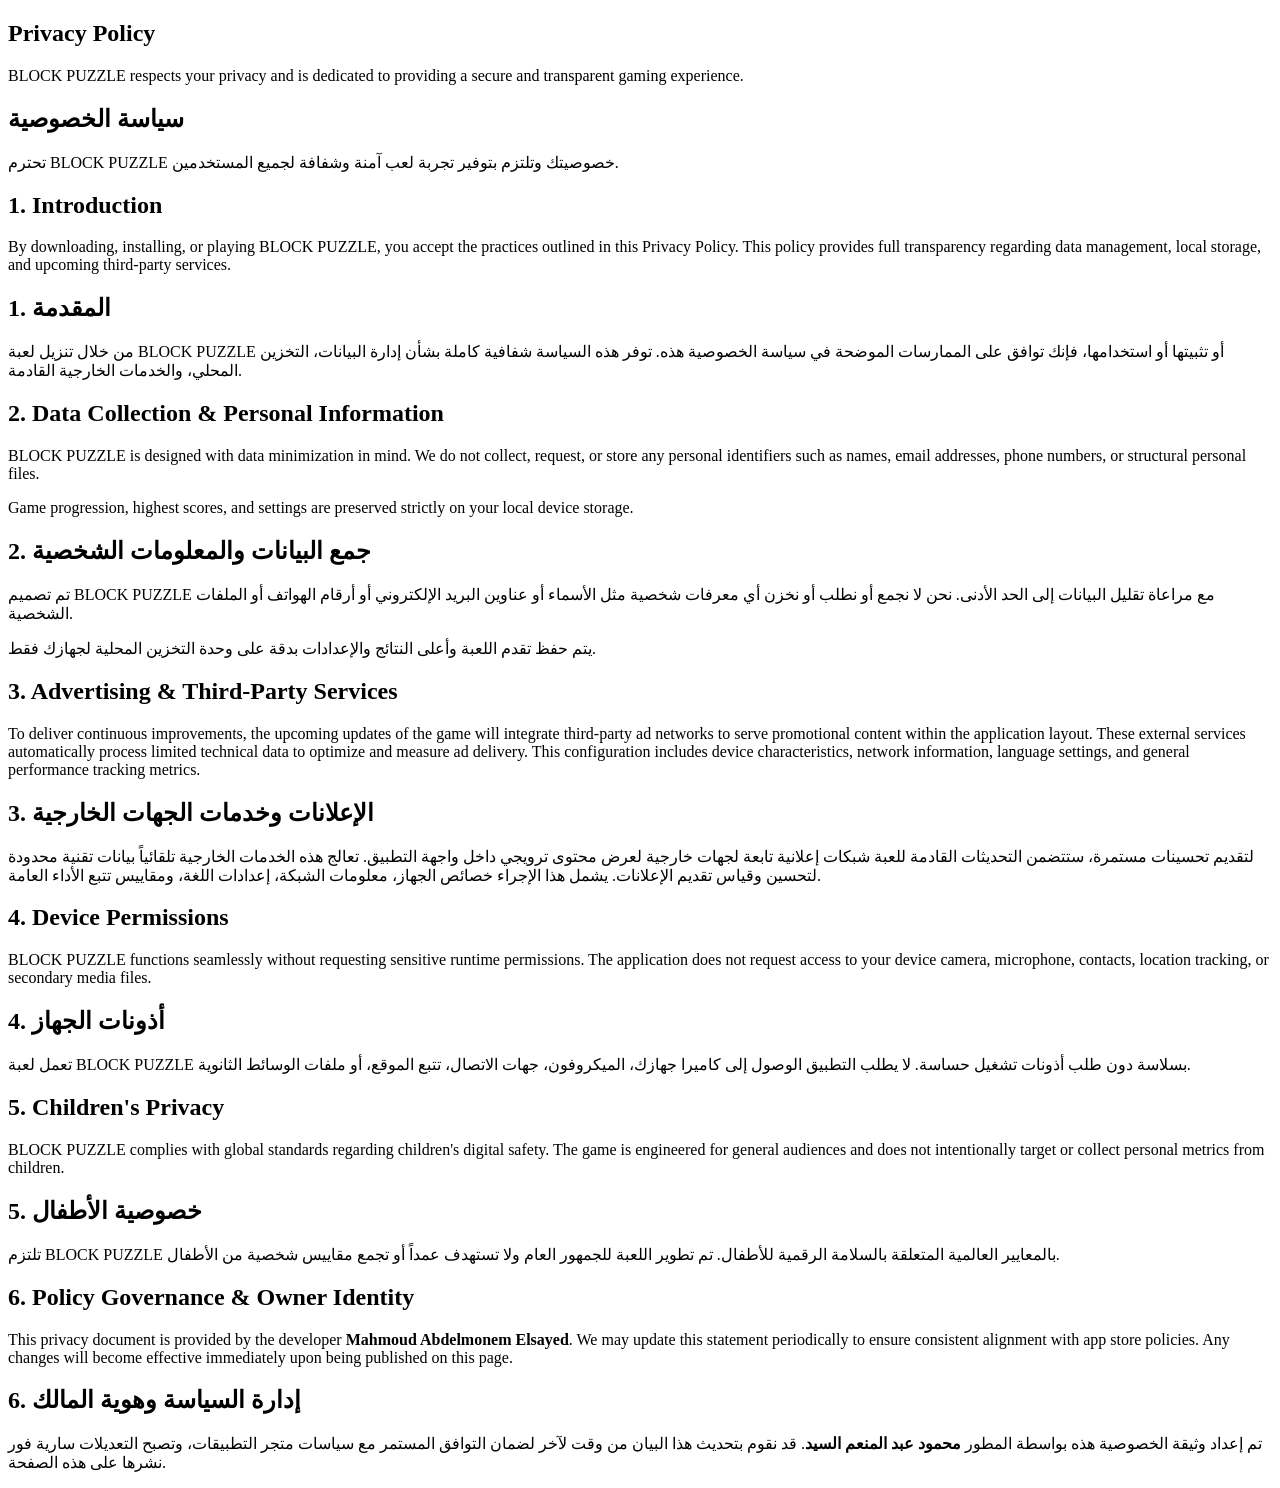
==== privacy-policy.html @ fb296ae9 "Add files via upload" ====
<!DOCTYPE html>
<html lang="en">
<head>
    <meta charset="UTF-8">
    <meta name="viewport" content="width=device-width, initial-scale=1.0">
    <title>Privacy Policy | BLOCK PUZZLE</title>
    <meta name="description" content="Official Privacy Policy for BLOCK PUZZLE. Learn how we protect your privacy and handle data.">
    <meta name="author" content="Mahmoud Abdelmonem Elsayed">
    <link rel="icon" type="image/png" href="assets/images/favicon.png">
    <link rel="stylesheet" href="assets/css/style.css">
</head>
<body>
    <header class="header"></header>
    
    <main class="main-content container">
        <section class="hero">
            <div class="lang-en">
                <h1>Privacy Policy</h1>
                <p>BLOCK PUZZLE respects your privacy and is dedicated to providing a secure and transparent gaming experience.</p>
            </div>
            <div class="lang-ar">
                <h1>سياسة الخصوصية</h1>
                <p>تحترم BLOCK PUZZLE خصوصيتك وتلتزم بتوفير تجربة لعب آمنة وشفافة لجميع المستخدمين.</p>
            </div>
        </section>

        <section>
            <div class="lang-en">
                <h2>1. Introduction</h2>
                <p>By downloading, installing, or playing BLOCK PUZZLE, you accept the practices outlined in this Privacy Policy. This policy provides full transparency regarding data management, local storage, and upcoming third-party services.</p>
            </div>
            <div class="lang-ar">
                <h2>1. المقدمة</h2>
                <p>من خلال تنزيل لعبة BLOCK PUZZLE أو تثبيتها أو استخدامها، فإنك توافق على الممارسات الموضحة في سياسة الخصوصية هذه. توفر هذه السياسة شفافية كاملة بشأن إدارة البيانات، التخزين المحلي، والخدمات الخارجية القادمة.</p>
            </div>
        </section>

        <section>
            <div class="lang-en">
                <h2>2. Data Collection & Personal Information</h2>
                <p>BLOCK PUZZLE is designed with data minimization in mind. We do not collect, request, or store any personal identifiers such as names, email addresses, phone numbers, or structural personal files.</p>
                <p>Game progression, highest scores, and settings are preserved strictly on your local device storage.</p>
            </div>
            <div class="lang-ar">
                <h2>2. جمع البيانات والمعلومات الشخصية</h2>
                <p>تم تصميم BLOCK PUZZLE مع مراعاة تقليل البيانات إلى الحد الأدنى. نحن لا نجمع أو نطلب أو نخزن أي معرفات شخصية مثل الأسماء أو عناوين البريد الإلكتروني أو أرقام الهواتف أو الملفات الشخصية.</p>
                <p>يتم حفظ تقدم اللعبة وأعلى النتائج والإعدادات بدقة على وحدة التخزين المحلية لجهازك فقط.</p>
            </div>
        </section>

        <section>
            <div class="lang-en">
                <h2>3. Advertising & Third-Party Services</h2>
                <p>To deliver continuous improvements, the upcoming updates of the game will integrate third-party ad networks to serve promotional content within the application layout. These external services automatically process limited technical data to optimize and measure ad delivery. This configuration includes device characteristics, network information, language settings, and general performance tracking metrics.</p>
            </div>
            <div class="lang-ar">
                <h2>3. الإعلانات وخدمات الجهات الخارجية</h2>
                <p>لتقديم تحسينات مستمرة، ستتضمن التحديثات القادمة للعبة شبكات إعلانية تابعة لجهات خارجية لعرض محتوى ترويجي داخل واجهة التطبيق. تعالج هذه الخدمات الخارجية تلقائياً بيانات تقنية محدودة لتحسين وقياس تقديم الإعلانات. يشمل هذا الإجراء خصائص الجهاز، معلومات الشبكة، إعدادات اللغة، ومقاييس تتبع الأداء العامة.</p>
            </div>
        </section>

        <section>
            <div class="lang-en">
                <h2>4. Device Permissions</h2>
                <p>BLOCK PUZZLE functions seamlessly without requesting sensitive runtime permissions. The application does not request access to your device camera, microphone, contacts, location tracking, or secondary media files.</p>
            </div>
            <div class="lang-ar">
                <h2>4. أذونات الجهاز</h2>
                <p>تعمل لعبة BLOCK PUZZLE بسلاسة دون طلب أذونات تشغيل حساسة. لا يطلب التطبيق الوصول إلى كاميرا جهازك، الميكروفون، جهات الاتصال، تتبع الموقع، أو ملفات الوسائط الثانوية.</p>
            </div>
        </section>

        <section>
            <div class="lang-en">
                <h2>5. Children's Privacy</h2>
                <p>BLOCK PUZZLE complies with global standards regarding children's digital safety. The game is engineered for general audiences and does not intentionally target or collect personal metrics from children.</p>
            </div>
            <div class="lang-ar">
                <h2>5. خصوصية الأطفال</h2>
                <p>تلتزم BLOCK PUZZLE بالمعايير العالمية المتعلقة بالسلامة الرقمية للأطفال. تم تطوير اللعبة للجمهور العام ولا تستهدف عمداً أو تجمع مقاييس شخصية من الأطفال.</p>
            </div>
        </section>

        <section>
            <div class="lang-en">
                <h2>6. Policy Governance & Owner Identity</h2>
                <p>This privacy document is provided by the developer <strong>Mahmoud Abdelmonem Elsayed</strong>. We may update this statement periodically to ensure consistent alignment with app store policies. Any changes will become effective immediately upon being published on this page.</p>
            </div>
            <div class="lang-ar">
                <h2>6. إدارة السياسة وهوية المالك</h2>
                <p>تم إعداد وثيقة الخصوصية هذه بواسطة المطور <strong>محمود عبد المنعم السيد</strong>. قد نقوم بتحديث هذا البيان من وقت لآخر لضمان التوافق المستمر مع سياسات متجر التطبيقات، وتصبح التعديلات سارية فور نشرها على هذه الصفحة.</p>
            </div>
        </section>
    </main>

    <footer class="footer"></footer>
    <script src="assets/js/core.js"></script>
</body>
</html>
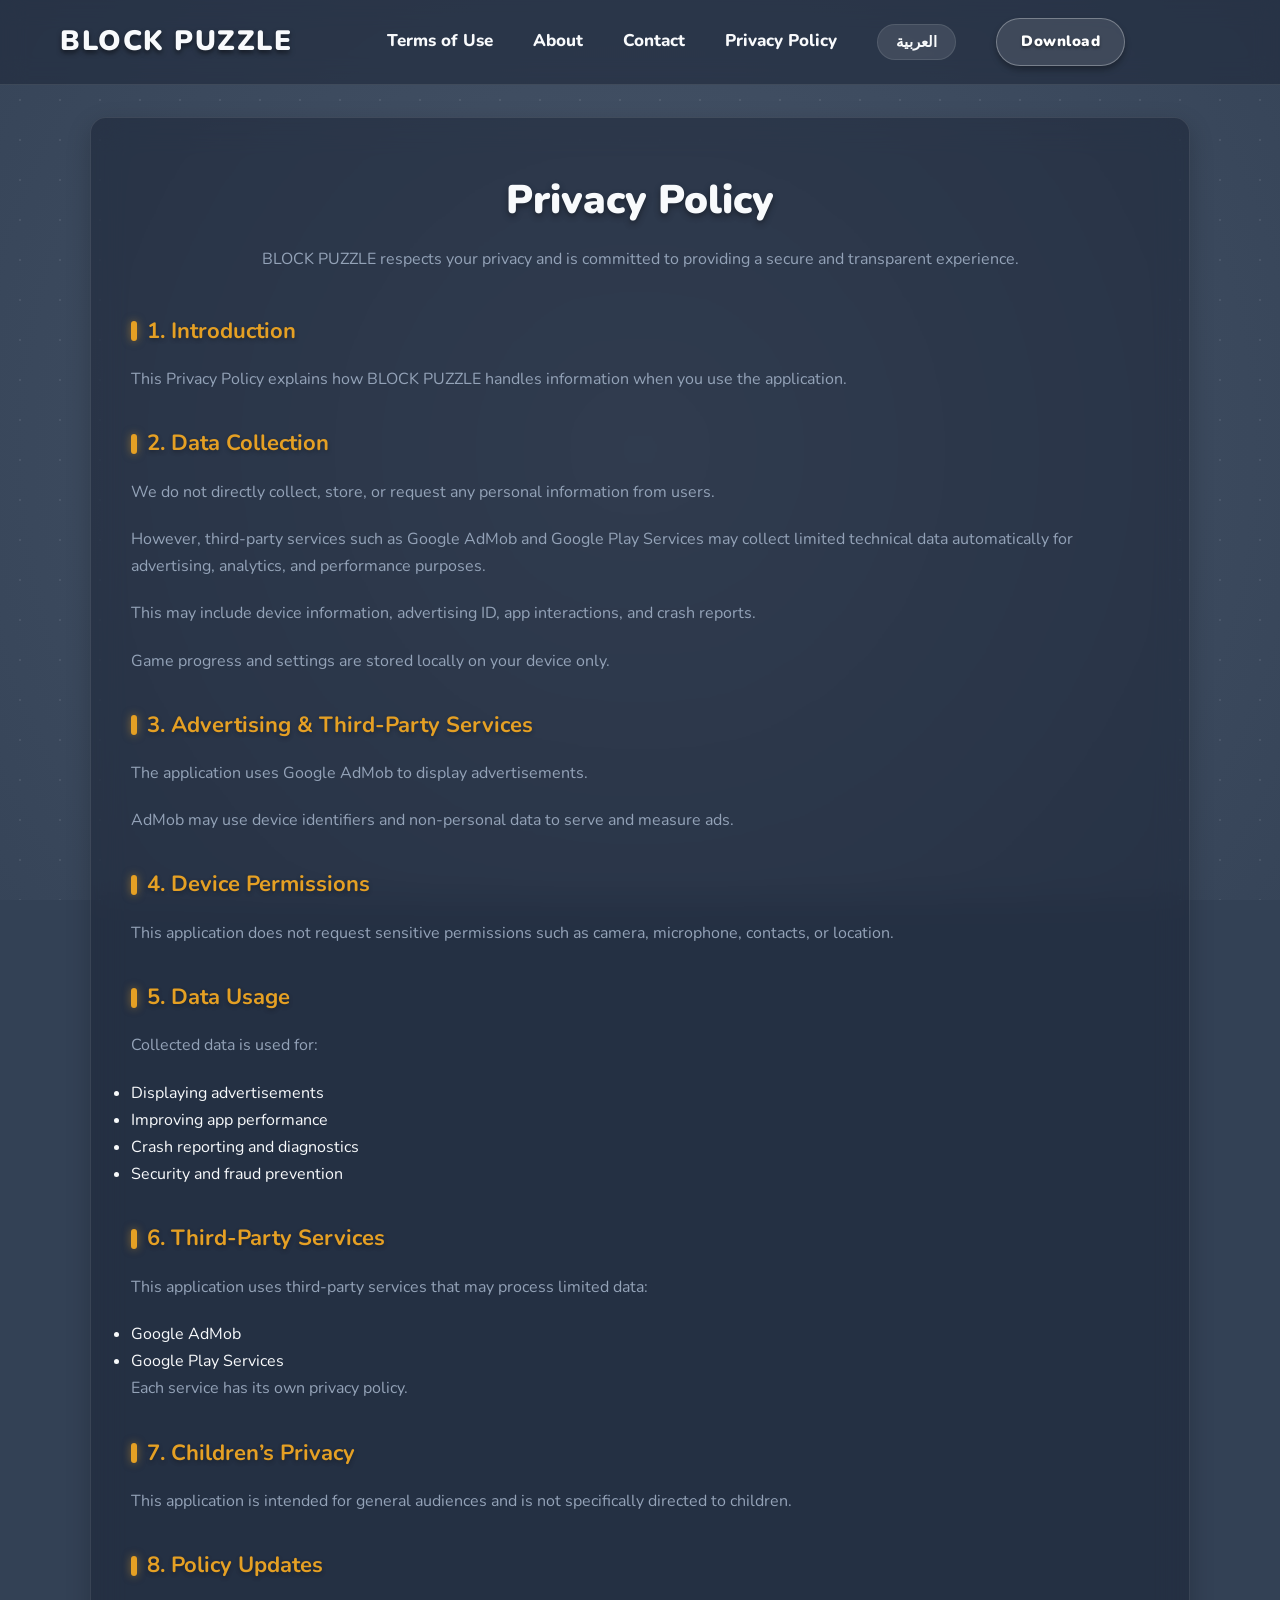
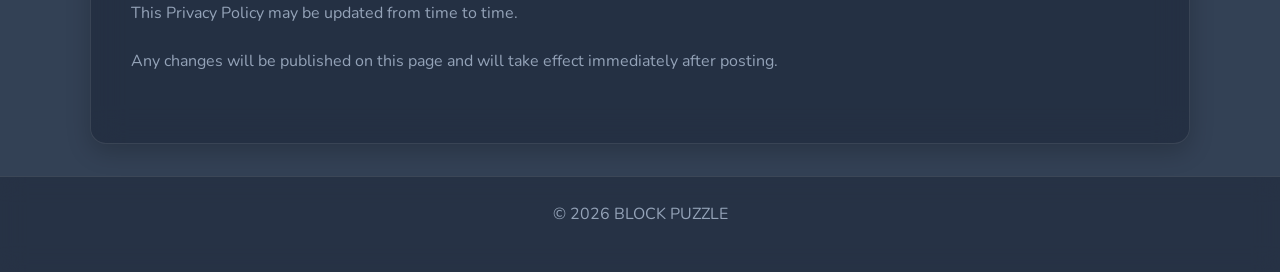
==== commit 7065ff00: "Revise privacy policy content for clarity and accuracy" ====
--- a/privacy-policy.html
+++ b/privacy-policy.html
@@ -13,87 +13,141 @@
     <header class="header"></header>
     
     <main class="main-content container">
+
         <section class="hero">
             <div class="lang-en">
                 <h1>Privacy Policy</h1>
-                <p>BLOCK PUZZLE respects your privacy and is dedicated to providing a secure and transparent gaming experience.</p>
+                <p>BLOCK PUZZLE respects your privacy and is committed to providing a secure and transparent experience.</p>
             </div>
             <div class="lang-ar">
                 <h1>سياسة الخصوصية</h1>
-                <p>تحترم BLOCK PUZZLE خصوصيتك وتلتزم بتوفير تجربة لعب آمنة وشفافة لجميع المستخدمين.</p>
+                <p>تحترم BLOCK PUZZLE خصوصيتك وتلتزم بتوفير تجربة آمنة وشفافة.</p>
             </div>
         </section>
 
         <section>
             <div class="lang-en">
                 <h2>1. Introduction</h2>
-                <p>By downloading, installing, or playing BLOCK PUZZLE, you accept the practices outlined in this Privacy Policy. This policy provides full transparency regarding data management, local storage, and upcoming third-party services.</p>
+                <p>This Privacy Policy explains how BLOCK PUZZLE handles information when you use the application.</p>
             </div>
             <div class="lang-ar">
                 <h2>1. المقدمة</h2>
-                <p>من خلال تنزيل لعبة BLOCK PUZZLE أو تثبيتها أو استخدامها، فإنك توافق على الممارسات الموضحة في سياسة الخصوصية هذه. توفر هذه السياسة شفافية كاملة بشأن إدارة البيانات، التخزين المحلي، والخدمات الخارجية القادمة.</p>
+                <p>توضح سياسة الخصوصية هذه كيفية تعامل لعبة BLOCK PUZZLE مع المعلومات أثناء استخدام التطبيق.</p>
             </div>
         </section>
 
         <section>
             <div class="lang-en">
-                <h2>2. Data Collection & Personal Information</h2>
-                <p>BLOCK PUZZLE is designed with data minimization in mind. We do not collect, request, or store any personal identifiers such as names, email addresses, phone numbers, or structural personal files.</p>
-                <p>Game progression, highest scores, and settings are preserved strictly on your local device storage.</p>
+                <h2>2. Data Collection</h2>
+                <p>We do not directly collect, store, or request any personal information from users.</p>
+                <p>However, third-party services such as Google AdMob and Google Play Services may collect limited technical data automatically for advertising, analytics, and performance purposes.</p>
+                <p>This may include device information, advertising ID, app interactions, and crash reports.</p>
+                <p>Game progress and settings are stored locally on your device only.</p>
             </div>
             <div class="lang-ar">
-                <h2>2. جمع البيانات والمعلومات الشخصية</h2>
-                <p>تم تصميم BLOCK PUZZLE مع مراعاة تقليل البيانات إلى الحد الأدنى. نحن لا نجمع أو نطلب أو نخزن أي معرفات شخصية مثل الأسماء أو عناوين البريد الإلكتروني أو أرقام الهواتف أو الملفات الشخصية.</p>
-                <p>يتم حفظ تقدم اللعبة وأعلى النتائج والإعدادات بدقة على وحدة التخزين المحلية لجهازك فقط.</p>
+                <h2>2. جمع البيانات</h2>
+                <p>نحن لا نجمع أو نخزن أو نطلب أي معلومات شخصية مباشرة من المستخدمين.</p>
+                <p>ومع ذلك، قد تقوم خدمات الجهات الخارجية مثل Google AdMob و Google Play Services بجمع بيانات تقنية محدودة تلقائيًا لأغراض الإعلانات والتحليلات وأداء التطبيق.</p>
+                <p>وقد تشمل هذه البيانات معلومات الجهاز، المعرّف الإعلاني، تفاعلات التطبيق، وتقارير الأعطال.</p>
+                <p>يتم حفظ تقدم اللعبة والإعدادات على الجهاز فقط.</p>
             </div>
         </section>
 
         <section>
             <div class="lang-en">
                 <h2>3. Advertising & Third-Party Services</h2>
-                <p>To deliver continuous improvements, the upcoming updates of the game will integrate third-party ad networks to serve promotional content within the application layout. These external services automatically process limited technical data to optimize and measure ad delivery. This configuration includes device characteristics, network information, language settings, and general performance tracking metrics.</p>
+                <p>The application uses Google AdMob to display advertisements.</p>
+                <p>AdMob may use device identifiers and non-personal data to serve and measure ads.</p>
             </div>
             <div class="lang-ar">
                 <h2>3. الإعلانات وخدمات الجهات الخارجية</h2>
-                <p>لتقديم تحسينات مستمرة، ستتضمن التحديثات القادمة للعبة شبكات إعلانية تابعة لجهات خارجية لعرض محتوى ترويجي داخل واجهة التطبيق. تعالج هذه الخدمات الخارجية تلقائياً بيانات تقنية محدودة لتحسين وقياس تقديم الإعلانات. يشمل هذا الإجراء خصائص الجهاز، معلومات الشبكة، إعدادات اللغة، ومقاييس تتبع الأداء العامة.</p>
+                <p>يستخدم التطبيق Google AdMob لعرض الإعلانات.</p>
+                <p>قد يستخدم AdMob معرّفات الجهاز وبيانات غير شخصية لعرض الإعلانات وقياس الأداء.</p>
             </div>
         </section>
 
         <section>
             <div class="lang-en">
                 <h2>4. Device Permissions</h2>
-                <p>BLOCK PUZZLE functions seamlessly without requesting sensitive runtime permissions. The application does not request access to your device camera, microphone, contacts, location tracking, or secondary media files.</p>
+                <p>This application does not request sensitive permissions such as camera, microphone, contacts, or location.</p>
             </div>
             <div class="lang-ar">
                 <h2>4. أذونات الجهاز</h2>
-                <p>تعمل لعبة BLOCK PUZZLE بسلاسة دون طلب أذونات تشغيل حساسة. لا يطلب التطبيق الوصول إلى كاميرا جهازك، الميكروفون، جهات الاتصال، تتبع الموقع، أو ملفات الوسائط الثانوية.</p>
+                <p>لا يطلب التطبيق أي أذونات حساسة مثل الكاميرا أو الميكروفون أو جهات الاتصال أو الموقع.</p>
             </div>
         </section>
 
         <section>
             <div class="lang-en">
-                <h2>5. Children's Privacy</h2>
-                <p>BLOCK PUZZLE complies with global standards regarding children's digital safety. The game is engineered for general audiences and does not intentionally target or collect personal metrics from children.</p>
+                <h2>5. Data Usage</h2>
+                <p>Collected data is used for:</p>
+                <ul>
+                    <li>Displaying advertisements</li>
+                    <li>Improving app performance</li>
+                    <li>Crash reporting and diagnostics</li>
+                    <li>Security and fraud prevention</li>
+                </ul>
             </div>
             <div class="lang-ar">
-                <h2>5. خصوصية الأطفال</h2>
-                <p>تلتزم BLOCK PUZZLE بالمعايير العالمية المتعلقة بالسلامة الرقمية للأطفال. تم تطوير اللعبة للجمهور العام ولا تستهدف عمداً أو تجمع مقاييس شخصية من الأطفال.</p>
+                <h2>5. استخدام البيانات</h2>
+                <p>تُستخدم البيانات المجمعة للأغراض التالية:</p>
+                <ul>
+                    <li>عرض الإعلانات</li>
+                    <li>تحسين أداء التطبيق</li>
+                    <li>تقارير الأعطال والتشخيص</li>
+                    <li>الأمان ومنع الاحتيال</li>
+                </ul>
             </div>
         </section>
 
         <section>
             <div class="lang-en">
-                <h2>6. Policy Governance & Owner Identity</h2>
-                <p>This privacy document is provided by the developer <strong>Mahmoud Abdelmonem Elsayed</strong>. We may update this statement periodically to ensure consistent alignment with app store policies. Any changes will become effective immediately upon being published on this page.</p>
+                <h2>6. Third-Party Services</h2>
+                <p>This application uses third-party services that may process limited data:</p>
+                <ul>
+                    <li>Google AdMob</li>
+                    <li>Google Play Services</li>
+                </ul>
+                <p>Each service has its own privacy policy.</p>
             </div>
             <div class="lang-ar">
-                <h2>6. إدارة السياسة وهوية المالك</h2>
-                <p>تم إعداد وثيقة الخصوصية هذه بواسطة المطور <strong>محمود عبد المنعم السيد</strong>. قد نقوم بتحديث هذا البيان من وقت لآخر لضمان التوافق المستمر مع سياسات متجر التطبيقات، وتصبح التعديلات سارية فور نشرها على هذه الصفحة.</p>
+                <h2>6. خدمات الجهات الخارجية</h2>
+                <p>يستخدم التطبيق خدمات جهات خارجية قد تعالج بيانات محدودة:</p>
+                <ul>
+                    <li>Google AdMob</li>
+                    <li>Google Play Services</li>
+                </ul>
+                <p>لكل خدمة سياسة خصوصية خاصة بها.</p>
             </div>
         </section>
+
+        <section>
+            <div class="lang-en">
+                <h2>7. Children’s Privacy</h2>
+                <p>This application is intended for general audiences and is not specifically directed to children.</p>
+            </div>
+            <div class="lang-ar">
+                <h2>7. خصوصية الأطفال</h2>
+                <p>هذا التطبيق موجه للجمهور العام وليس مخصصًا لفئة عمرية محددة.</p>
+            </div>
+        </section>
+
+        <section>
+            <div class="lang-en">
+                <h2>8. Policy Updates</h2>
+                <p>This Privacy Policy may be updated from time to time.</p>
+                <p>Any changes will be published on this page and will take effect immediately after posting.</p>
+            </div>
+            <div class="lang-ar">
+                <h2>8. تحديث السياسة</h2>
+                <p>قد يتم تحديث سياسة الخصوصية من وقت لآخر.</p>
+                <p>أي تغييرات سيتم نشرها في هذه الصفحة وتصبح سارية فور نشرها.</p>
+            </div>
+        </section>
+
     </main>
 
     <footer class="footer"></footer>
     <script src="assets/js/core.js"></script>
 </body>
-</html>+</html>
--- a/assets/css/style.css
+++ b/assets/css/style.css
@@ -0,0 +1,200 @@
+@import url('https://fonts.googleapis.com/css2?family=Cairo:wght@400;700;900&family=Nunito:wght@400;700;900&display=swap');
+
+:root {
+    --bg-center: #475569;
+    --bg-edge: #334155;
+    --glass-bg: rgba(15, 23, 42, 0.4);
+    --glass-border: rgba(255, 255, 255, 0.1);
+    --text-main: #F8FAFC;
+    --text-muted: #94A3B8;
+    --primary-light: #E5A024;
+    --primary-dark: #C07C18;
+    --btn-neutral: rgba(255, 255, 255, 0.1);
+    --btn-hover: #3b82f6;
+    --radius: 16px;
+}
+
+* {
+    margin: 0;
+    padding: 0;
+    box-sizing: border-box;
+}
+
+body {
+    font-family: 'Nunito', sans-serif;
+    color: var(--text-main);
+    line-height: 1.7;
+    -webkit-font-smoothing: antialiased;
+    background-color: var(--bg-edge);
+    background-image: 
+        radial-gradient(circle, rgba(255,255,255,0.08) 1.5px, transparent 1.5px),
+        radial-gradient(circle at center, var(--bg-center) 0%, var(--bg-edge) 120%);
+    background-size: 40px 40px, 100% 100%;
+    background-position: 0 0, center center;
+    background-attachment: fixed;
+    display: flex;
+    flex-direction: column;
+    min-height: 100vh;
+}
+
+html[dir="rtl"] body {
+    font-family: 'Cairo', sans-serif;
+}
+
+.lang-ar { display: none; }
+html[dir="rtl"] .lang-en { display: none; }
+html[dir="rtl"] .lang-ar { display: block; }
+span.lang-ar { display: none; }
+html[dir="rtl"] span.lang-en { display: none; }
+html[dir="rtl"] span.lang-ar { display: inline; }
+
+a { text-decoration: none; color: inherit; transition: all 0.3s ease; }
+
+.container { max-width: 1200px; margin: 0 auto; padding: 0 20px; }
+
+.header {
+    background: rgba(30, 41, 59, 0.6);
+    backdrop-filter: blur(12px);
+    -webkit-backdrop-filter: blur(12px);
+    border-bottom: 1px solid var(--glass-border);
+    padding: 18px 0;
+    position: sticky;
+    top: 0;
+    z-index: 100;
+}
+
+.nav-wrapper { display: flex; justify-content: space-between; align-items: center; }
+
+.logo {
+    font-size: 28px;
+    font-weight: 900;
+    letter-spacing: 1.5px;
+    color: var(--text-main);
+    text-shadow: 0 3px 5px rgba(0,0,0,0.5);
+}
+
+html[dir="rtl"] .logo { letter-spacing: 0; }
+
+/* توزيع مريح للكمبيوتر */
+.nav-links { display: flex; align-items: center; gap: 40px; font-size: 17px; font-weight: 800; }
+.nav-links a:hover, .nav-links a.active-link, .sidebar-links a.active-link { color: var(--primary-light); }
+
+.btn-lang {
+    background: rgba(255,255,255,0.1);
+    border: 1px solid var(--glass-border);
+    color: var(--text-main);
+    padding: 8px 18px;
+    border-radius: 30px;
+    cursor: pointer;
+    font-weight: 800;
+    font-size: 15px;
+    transition: all 0.3s ease;
+}
+.btn-lang:hover { background: rgba(255,255,255,0.2); }
+
+.btn-premium, .btn-nav-download {
+    background: var(--btn-neutral);
+    border: 1px solid rgba(255, 255, 255, 0.3);
+    color: #ffffff !important;
+    border-radius: 30px;
+    font-weight: 900;
+    letter-spacing: 0.5px;
+    transition: all 0.3s cubic-bezier(0.25, 0.8, 0.25, 1) !important;
+    box-shadow: 0 4px 6px rgba(0,0,0,0.3);
+    text-shadow: 0 2px 3px rgba(0,0,0,0.4);
+    display: inline-flex;
+    align-items: center;
+    justify-content: center;
+}
+
+html[dir="rtl"] .btn-premium, html[dir="rtl"] .btn-nav-download { letter-spacing: 0; }
+
+.btn-nav-download { padding: 10px 24px; font-size: 15px; }
+.btn-premium { padding: 14px 32px; font-size: 16px; text-transform: uppercase; }
+
+.btn-premium:hover, .btn-nav-download:hover {
+    background: var(--btn-hover);
+    border-color: var(--btn-hover);
+    transform: translateY(-3px);
+    box-shadow: 0 8px 20px rgba(59, 130, 246, 0.4), 0 4px 8px rgba(0,0,0,0.4);
+}
+
+.mobile-menu-btn { display: none; background: none; border: none; cursor: pointer; color: var(--text-main); }
+.mobile-menu-btn svg { width: 32px; height: 32px; }
+
+.sidebar {
+    position: fixed; top: 0; left: 0; width: 100%; height: 100vh;
+    background: rgba(15, 23, 42, 0.95);
+    backdrop-filter: blur(15px);
+    z-index: 200; display: flex; flex-direction: column; justify-content: center; align-items: center;
+    opacity: 0; visibility: hidden; transform: scale(0.98);
+    transition: all 0.3s cubic-bezier(0.4, 0, 0.2, 1);
+}
+.sidebar.active { opacity: 1; visibility: visible; transform: scale(1); }
+.close-btn { position: absolute; top: 20px; right: 20px; background: none; border: none; cursor: pointer; color: var(--text-main); transition: transform 0.3s ease; }
+html[dir="rtl"] .close-btn { right: auto; left: 20px; }
+.close-btn:hover { transform: rotate(90deg); color: var(--primary-light); }
+.close-btn svg { width: 32px; height: 32px; }
+
+.sidebar-links { display: flex; flex-direction: column; align-items: center; gap: 24px; font-size: 22px; font-weight: 800; width: 100%; }
+
+.main-content {
+    padding: 48px 40px;
+    max-width: 1100px;
+    margin: 32px auto;
+    border-radius: var(--radius);
+    background: var(--glass-bg);
+    backdrop-filter: blur(16px);
+    -webkit-backdrop-filter: blur(16px);
+    border: 1px solid var(--glass-border);
+    box-shadow: 0 8px 24px rgba(0, 0, 0, 0.2);
+}
+
+.hero { text-align: center; margin-bottom: 40px; }
+
+h1 { font-size: 40px; margin-bottom: 12px; font-weight: 900; color: var(--text-main); text-shadow: 0 3px 6px rgba(0,0,0,0.4); }
+h2 { font-size: 22px; margin: 32px 0 16px; font-weight: 700; color: var(--primary-light); display: flex; align-items: center; gap: 10px; text-shadow: 0 2px 4px rgba(0,0,0,0.3); }
+h2::before { content: ""; display: block; width: 6px; height: 20px; background: var(--primary-light); border-radius: 4px; box-shadow: 0 0 8px rgba(229, 160, 36, 0.5); }
+
+p { margin-bottom: 20px; color: var(--text-muted); font-size: 16px; }
+strong { color: var(--text-main); font-weight: 700; }
+
+.video-container { width: 100%; max-width: 320px; aspect-ratio: 9 / 16; margin: 24px auto; background: #000; border-radius: 12px; overflow: hidden; box-shadow: 0 8px 24px rgba(0,0,0,0.5); border: 3px solid rgba(255,255,255,0.1); }
+iframe { width: 100%; height: 100%; border: none; }
+
+.footer { 
+    margin-top: auto;
+    padding: 24px 0; 
+    text-align: center; 
+    color: var(--text-muted); 
+    font-size: 14px; 
+    background: rgba(30, 41, 59, 0.6);
+    backdrop-filter: blur(12px);
+    -webkit-backdrop-filter: blur(12px);
+    border-top: 1px solid var(--glass-border); 
+}
+html[dir="rtl"] .footer { direction: ltr; }
+
+@media (min-width: 769px) { .mobile-menu-btn { display: none !important; } }
+@media (max-width: 768px) {
+    .nav-links { display: none; }
+    .mobile-menu-btn { display: flex !important; }
+    .main-content { margin: 16px auto; padding: 32px 20px; }
+    h1 { font-size: 28px; }
+    h2 { font-size: 18px; margin: 24px 0 12px; }
+    p { font-size: 15px; margin-bottom: 16px; }
+    .logo { font-size: 20px; white-space: nowrap; }
+    .header { padding: 14px 0; }
+    .btn-premium { padding: 12px 24px; font-size: 14px; }
+    .video-container { margin: 16px auto; }
+}
+
+.floating-404 { background: transparent !important; border: none !important; box-shadow: none !important; backdrop-filter: none !important; -webkit-backdrop-filter: none !important; }
+.floating-404 h1 { font-size: 140px; margin-bottom: 0; text-shadow: 0 6px 12px rgba(0,0,0,0.6); }
+.floating-404 h2 { justify-content: center; font-size: 28px; color: #fff; margin-top: 0; border-bottom: none; }
+
+@media (max-width: 768px) {
+    .floating-404 h1 { font-size: 90px; }
+    .floating-404 h2 { font-size: 22px; }
+    .floating-404 p { font-size: 15px; margin-bottom: 24px; }
+}
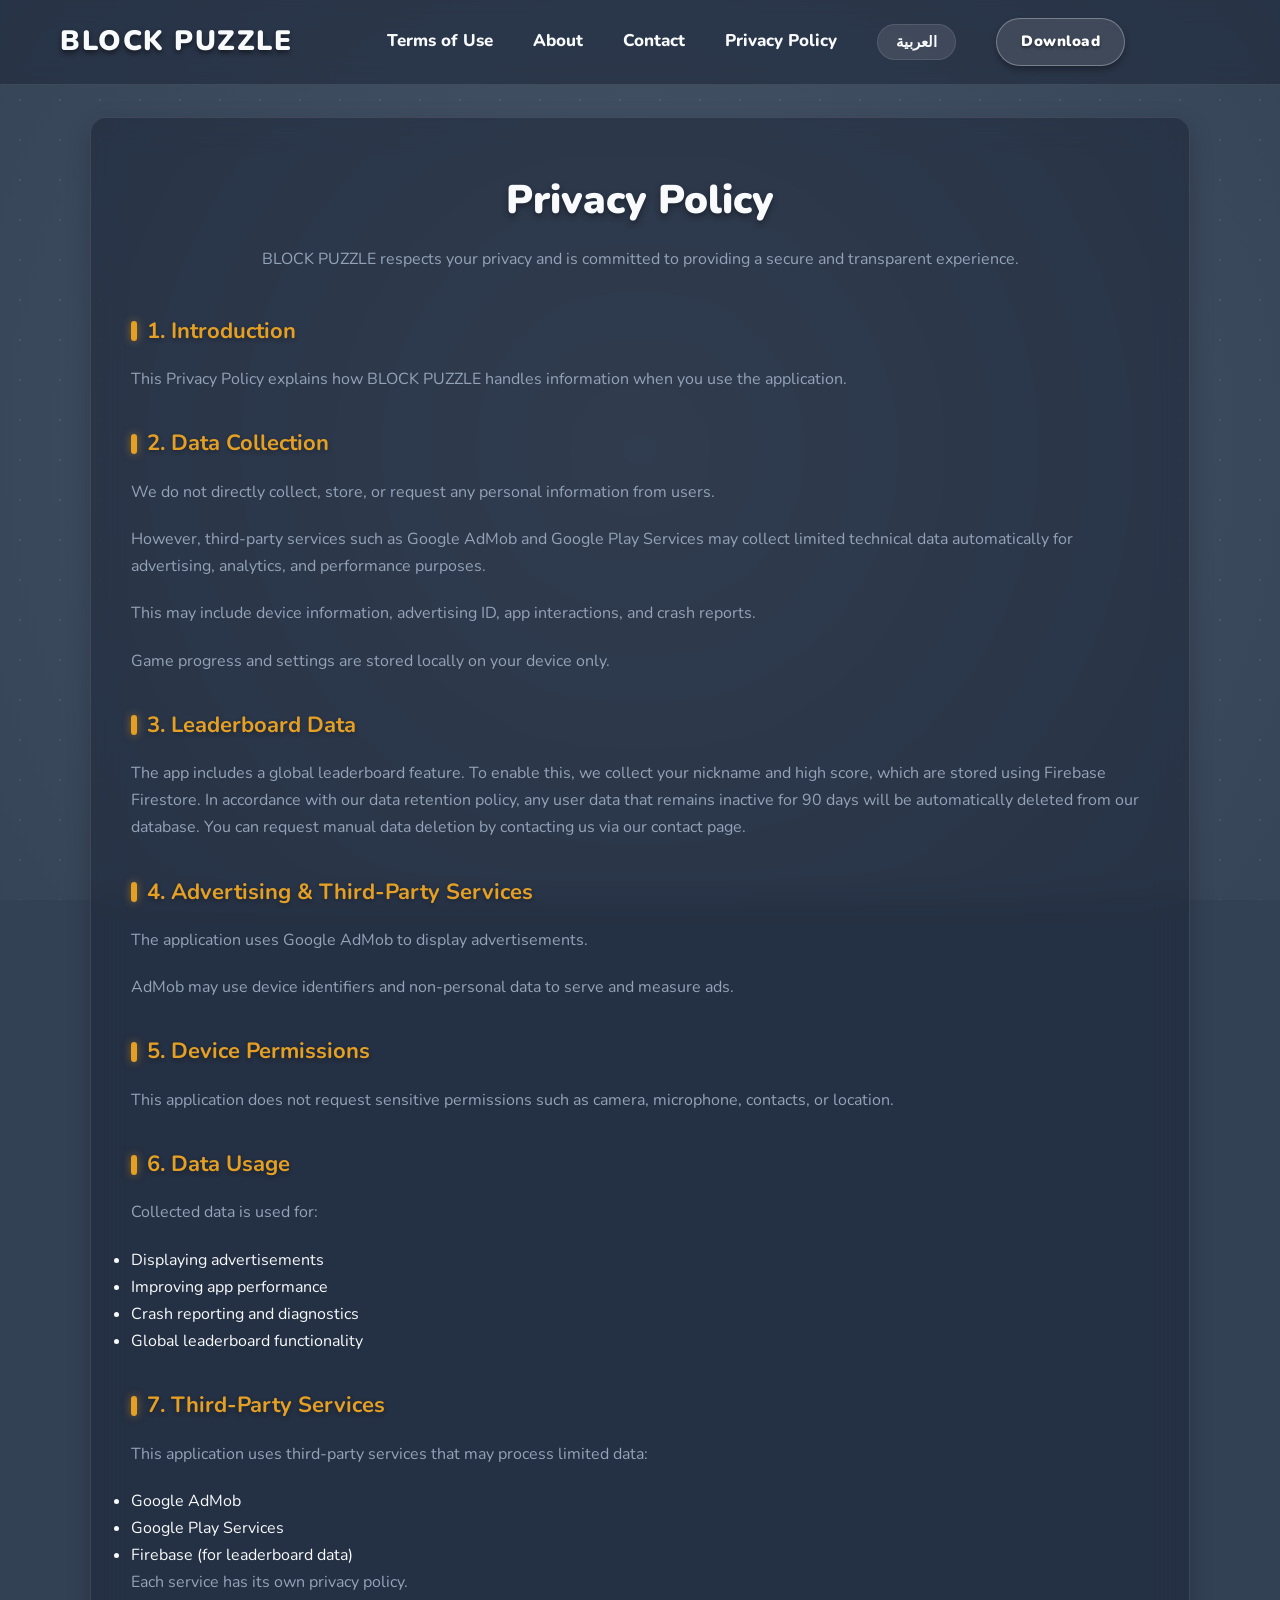
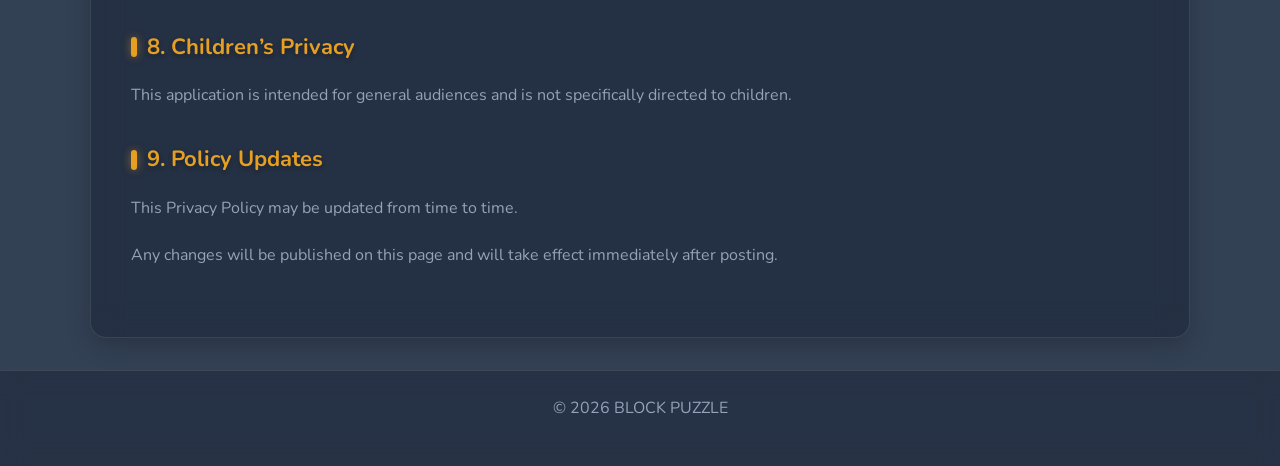
==== commit ba5e7170: "Add files via upload" ====
--- a/privacy-policy.html
+++ b/privacy-policy.html
@@ -55,12 +55,23 @@
 
         <section>
             <div class="lang-en">
-                <h2>3. Advertising & Third-Party Services</h2>
+                <h2>3. Leaderboard Data</h2>
+                <p>The app includes a global leaderboard feature. To enable this, we collect your nickname and high score, which are stored using Firebase Firestore. In accordance with our data retention policy, any user data that remains inactive for 90 days will be automatically deleted from our database. You can request manual data deletion by contacting us via our contact page.</p>
+            </div>
+            <div class="lang-ar">
+                <h2>3. بيانات لوحة الصدارة</h2>
+                <p>يتضمن التطبيق ميزة لوحة الصدارة العالمية. ولتمكين ذلك، نقوم بجمع اللقب (الاسم المستعار) ورقمك القياسي، والتي يتم تخزينها باستخدام Firebase Firestore. وفقًا لسياسة الاحتفاظ بالبيانات الخاصة بنا، سيتم حذف أي بيانات مستخدم تظل غير نشطة لمدة 90 يومًا تلقائيًا من قاعدة بياناتنا. يمكنك طلب الحذف اليدوي للبيانات في أي وقت من خلال التواصل معنا عبر صفحة الاتصال الخاصة بنا.</p>
+            </div>
+        </section>
+
+        <section>
+            <div class="lang-en">
+                <h2>4. Advertising & Third-Party Services</h2>
                 <p>The application uses Google AdMob to display advertisements.</p>
                 <p>AdMob may use device identifiers and non-personal data to serve and measure ads.</p>
             </div>
             <div class="lang-ar">
-                <h2>3. الإعلانات وخدمات الجهات الخارجية</h2>
+                <h2>4. الإعلانات وخدمات الجهات الخارجية</h2>
                 <p>يستخدم التطبيق Google AdMob لعرض الإعلانات.</p>
                 <p>قد يستخدم AdMob معرّفات الجهاز وبيانات غير شخصية لعرض الإعلانات وقياس الأداء.</p>
             </div>
@@ -68,54 +79,56 @@
 
         <section>
             <div class="lang-en">
-                <h2>4. Device Permissions</h2>
+                <h2>5. Device Permissions</h2>
                 <p>This application does not request sensitive permissions such as camera, microphone, contacts, or location.</p>
             </div>
             <div class="lang-ar">
-                <h2>4. أذونات الجهاز</h2>
+                <h2>5. أذونات الجهاز</h2>
                 <p>لا يطلب التطبيق أي أذونات حساسة مثل الكاميرا أو الميكروفون أو جهات الاتصال أو الموقع.</p>
             </div>
         </section>
 
         <section>
             <div class="lang-en">
-                <h2>5. Data Usage</h2>
+                <h2>6. Data Usage</h2>
                 <p>Collected data is used for:</p>
                 <ul>
                     <li>Displaying advertisements</li>
                     <li>Improving app performance</li>
                     <li>Crash reporting and diagnostics</li>
-                    <li>Security and fraud prevention</li>
+                    <li>Global leaderboard functionality</li>
                 </ul>
             </div>
             <div class="lang-ar">
-                <h2>5. استخدام البيانات</h2>
+                <h2>6. استخدام البيانات</h2>
                 <p>تُستخدم البيانات المجمعة للأغراض التالية:</p>
                 <ul>
                     <li>عرض الإعلانات</li>
                     <li>تحسين أداء التطبيق</li>
                     <li>تقارير الأعطال والتشخيص</li>
-                    <li>الأمان ومنع الاحتيال</li>
+                    <li>تشغيل ميزة لوحة الصدارة العالمية</li>
                 </ul>
             </div>
         </section>
 
         <section>
             <div class="lang-en">
-                <h2>6. Third-Party Services</h2>
+                <h2>7. Third-Party Services</h2>
                 <p>This application uses third-party services that may process limited data:</p>
                 <ul>
                     <li>Google AdMob</li>
                     <li>Google Play Services</li>
+                    <li>Firebase (for leaderboard data)</li>
                 </ul>
                 <p>Each service has its own privacy policy.</p>
             </div>
             <div class="lang-ar">
-                <h2>6. خدمات الجهات الخارجية</h2>
+                <h2>7. خدمات الجهات الخارجية</h2>
                 <p>يستخدم التطبيق خدمات جهات خارجية قد تعالج بيانات محدودة:</p>
                 <ul>
                     <li>Google AdMob</li>
                     <li>Google Play Services</li>
+                    <li>Firebase (لبيانات لوحة الصدارة)</li>
                 </ul>
                 <p>لكل خدمة سياسة خصوصية خاصة بها.</p>
             </div>
@@ -123,23 +136,23 @@
 
         <section>
             <div class="lang-en">
-                <h2>7. Children’s Privacy</h2>
+                <h2>8. Children’s Privacy</h2>
                 <p>This application is intended for general audiences and is not specifically directed to children.</p>
             </div>
             <div class="lang-ar">
-                <h2>7. خصوصية الأطفال</h2>
+                <h2>8. خصوصية الأطفال</h2>
                 <p>هذا التطبيق موجه للجمهور العام وليس مخصصًا لفئة عمرية محددة.</p>
             </div>
         </section>
 
         <section>
             <div class="lang-en">
-                <h2>8. Policy Updates</h2>
+                <h2>9. Policy Updates</h2>
                 <p>This Privacy Policy may be updated from time to time.</p>
                 <p>Any changes will be published on this page and will take effect immediately after posting.</p>
             </div>
             <div class="lang-ar">
-                <h2>8. تحديث السياسة</h2>
+                <h2>9. تحديث السياسة</h2>
                 <p>قد يتم تحديث سياسة الخصوصية من وقت لآخر.</p>
                 <p>أي تغييرات سيتم نشرها في هذه الصفحة وتصبح سارية فور نشرها.</p>
             </div>
